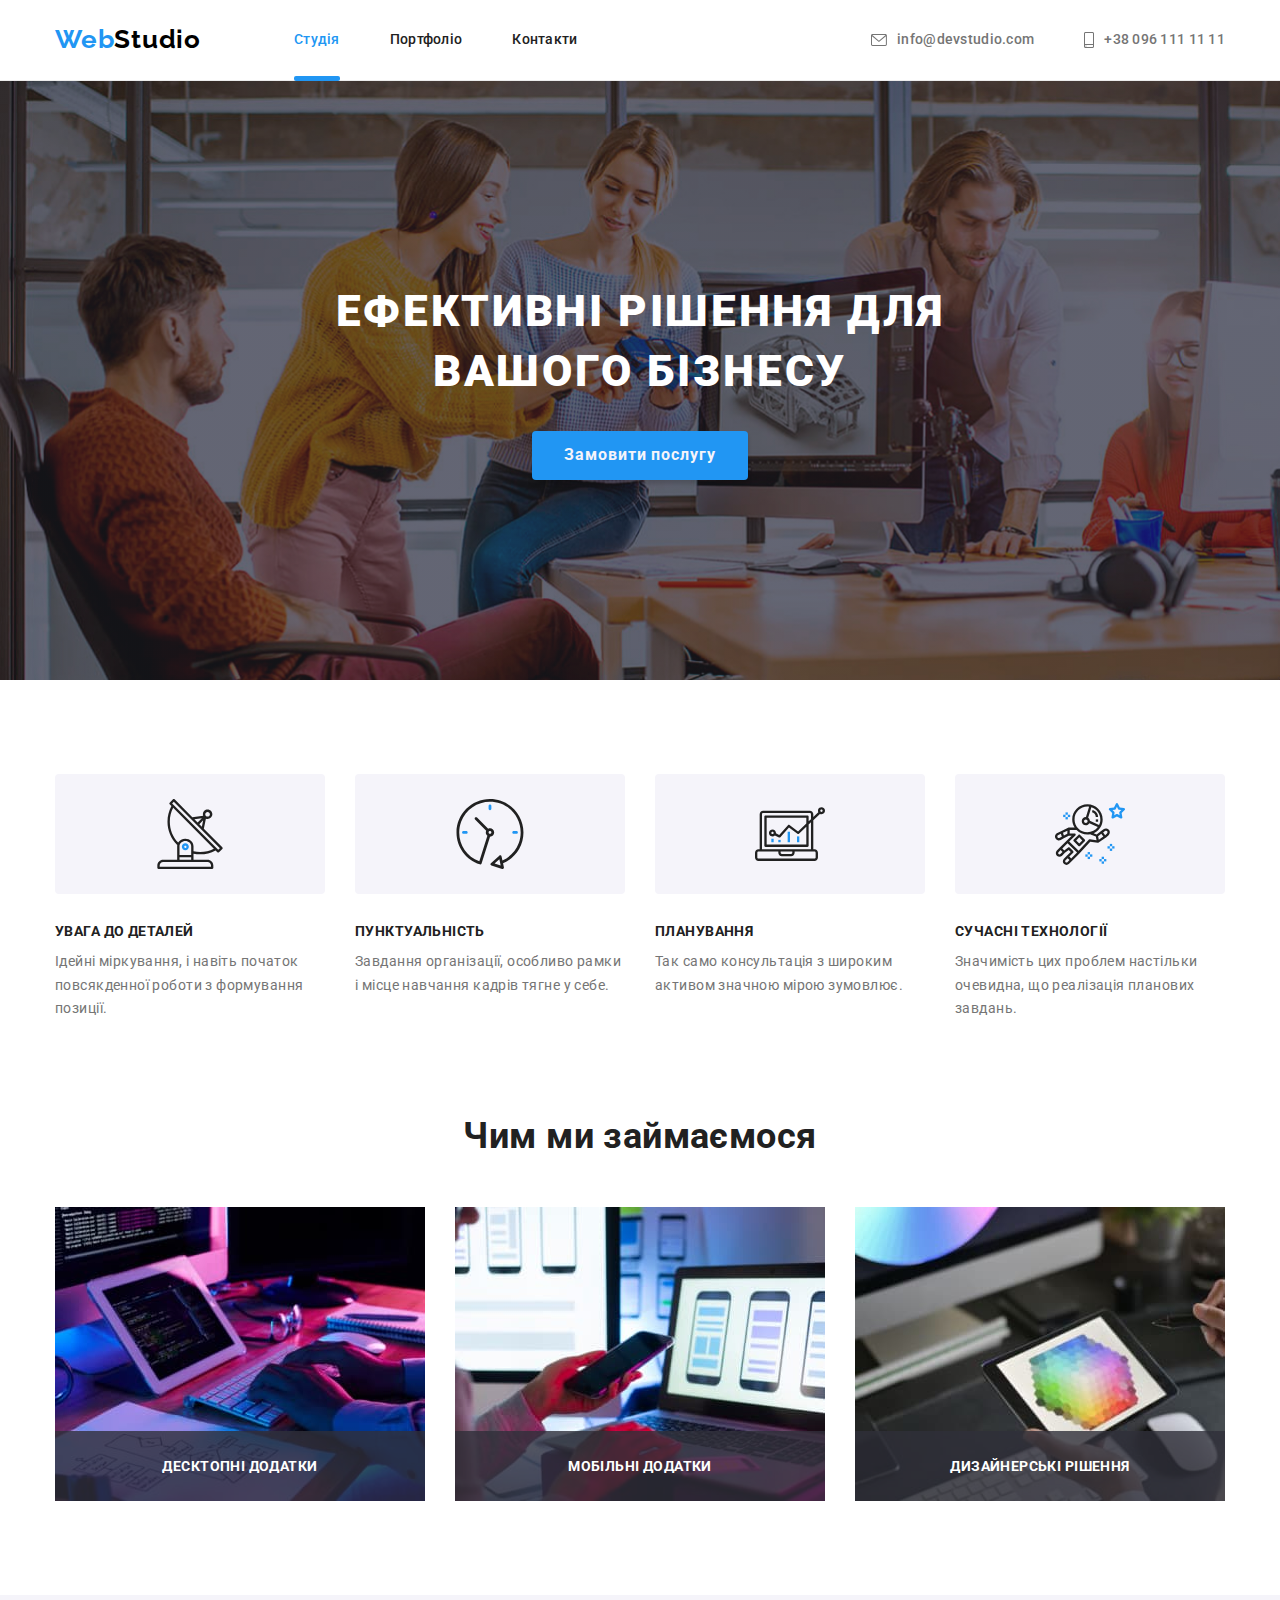
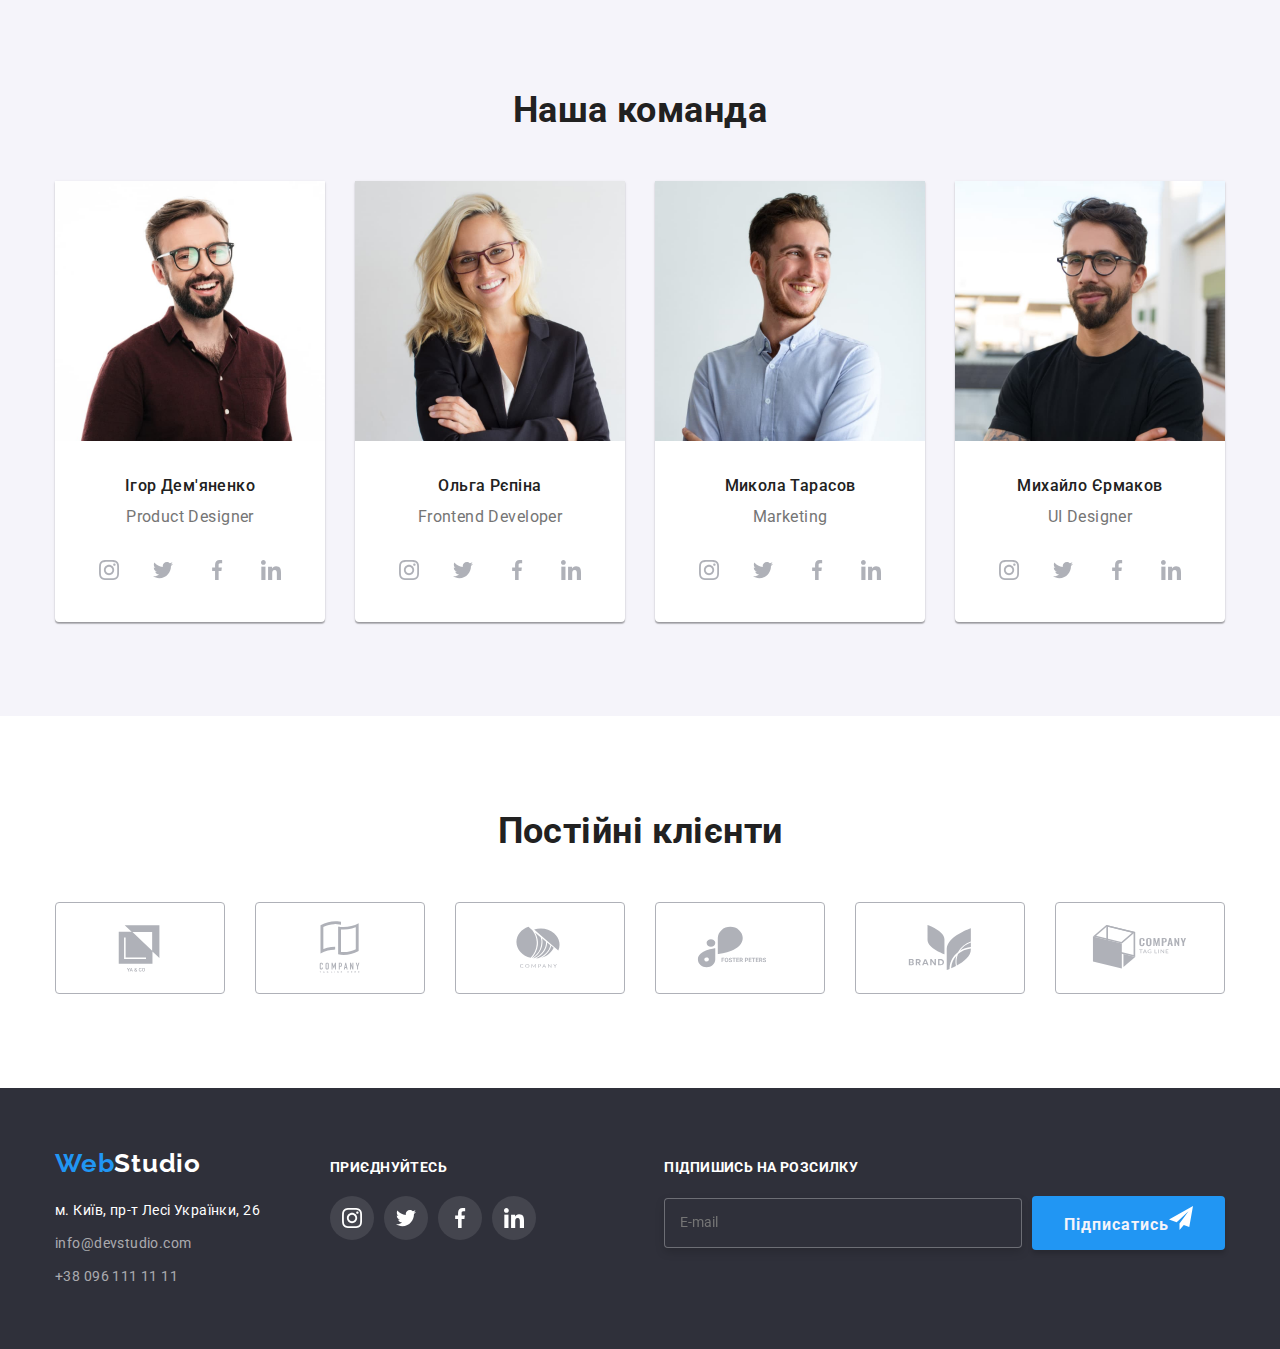
==== index.html @ 71db5bd3 "up" ====
<!DOCTYPE html>
<html lang="uk">
  <head>
    <meta charset="UTF-8" />
    <meta http-equiv="X-UA-Compatible" content="IE=edge" />
    <meta name="viewport" content="width=device-width, initial-scale=1.0" />
    <title>WebStudio</title>
    <link rel="preconnect" href="https://fonts.googleapis.com" />
    <link rel="preconnect" href="https://fonts.gstatic.com" crossorigin />
    <link href="https://fonts.googleapis.com/css2?family=Raleway:wght@700&family=Roboto:wght@400;500;700;900&display=swap"
      rel="stylesheet"/>
    <link rel="stylesheet" href="https://cdnjs.cloudflare.com/ajax/libs/modern-normalize/1.1.0/modern-normalize.min.css"/>
    <link rel="stylesheet" href="./css/styles.css"/>
  </head>
  <body>
  <header class="main-header">
     <div class="conteiner page-header-container">
        <nav class="site-nav">
          <a href="./index.html" class="logo head"
            ><span class="logo blu">Web</span
            ><span class="logo black">Studio</span></a
          >
          <ul class="site-nav list">
            <li class="list">
              <a href="./index.html" class="menu-link link current">Студія</a>
            </li>
            <li class="list">
              <a href="./portfolio.html" class="menu-link link">Портфоліо</a>
            </li>
            <li class="list"><a href="" class="menu-link link">Контакти</a></li>
          </ul>
        </nav>
        <ul class="contacts-nav list">
          <li class="mail list">
            <a class="link" href="mailto:info@devstudio.com">
              <svg class="contact-icon-item" width="16" height="12">
                <use href="./images/icons.svg#icon-envelope"></use></svg>info@devstudio.com</a>
          </li>
          <li class="tel list">
            <a class="link" href="tel:+380961111111">
              <svg class="contact-icon-item" width="10" height="16">
                <use href="./images/icons.svg#icon-smartphone"></use></svg>+38 096 111 11 11</a>
          </li>
        </ul>
      </div>
    </header>
    <main>
      <section class="hero">
        <h1 class="text">Ефективні рішення для вашого бізнесу</h1>
        <button class="model-open-but" type="button" data-modal-open>
          Замовити послугу </button>
      </section>
      <section class="section" id="stud">
          <div class="conteiner">
               <ul class="list employees">
          <li class="employees-card">
            <div class="antena-icon">
              <svg  width="70" height="70">
                    <use aria-label="антена" href="./images/icons.svg#icon-antenna-1"></use>
                  </svg>
            </div>
            <h3 class="work-list">УВАГА ДО ДЕТАЛЕЙ</h3>
            <p class="paragraf">
              Ідейні міркування, і навіть початок повсякденної роботи з
              формування позиції.
            </p>
          </li>
          <li class="employees-card">
            <div class="antena-icon">
              <svg  width="70" height="70">
                    <use aria-label="годинник" href="./images/icons.svg#icon-clock"></use>
                  </svg>
            </div>
            <h3 class="work-list">ПУНКТУАЛЬНІСТЬ</h3>
            <p class="paragraf">
              Завдання організації, особливо рамки і місце навчання кадрів тягне
              у себе.
            </p>
          </li>
          <li class="employees-card">
            <div class="antena-icon">
              <svg  width="70" height="70">
                    <use aria-label="діаграмма" href="./images/icons.svg#icon-diagram"></use>
                  </svg>
            </div>
            <h3 class="work-list">ПЛАНУВАННЯ</h3>
            <p class="paragraf">
              Так само консультація з широким активом значною мірою зумовлює.
            </p>
          </li>
          <li class="employees-card">
            <div class="antena-icon">
              <svg  width="70" height="70">
                    <use aria-label="астронафт" href="./images/icons.svg#icon-astronaut"></use>
                  </svg>
            </div>
            <h3 class="work-list">СУЧАСНІ ТЕХНОЛОГІЇ</h3>
            <p class="paragraf">
              Значимість цих проблем настільки очевидна, що реалізація планових
              завдань.
            </p>
          </li>
        </ul>
      </div> 
        </section>
       <section class="work-conteiner section">
        <div class="conteiner">
        <h2 class="work">Чим ми займаємося</h2>
        <ul class="list work-box">
             <li  class="work-img"><img src="images/box1.jpg" alt="photo1" width="370" height="294"/>
            <p class="thumb">Десктопні додатки</p>
        </li>
              <li class="work-img"><img src="images/box2.jpg" alt="photo2" width="370" height="294"/>
            <p class="thumb">мобільні додатки</p>
        </li>
          <li class="work-img"><img src="images/box3.jpg" alt="photo3" width="370" height="294"/>
            <p class="thumb">Дизайнерські рішення</p>
        </li>
         </ul>
         </div>
         </section>
       <section class="team-section section">
        <h2 class="work">Наша команда</h2>
        <div class="conteiner">
        <ul class="list work-team">
          <li class="people-box">
            <div>
            <img src="images/img1.jpg" alt="Ігор Дем'яненко" width="270" height="260" />
             <h3 class="people">Ігор Дем'яненко</h3>
             <p class="profession">Product Designer</p>
             <ul class="social-list list">
              <li>
                <a href="" class="social-list-link">
                  <svg class="social-list-icon">
                    <use aria-label="інстаграм" href="./images/icons.svg#icon-instagram"></use>
                  </svg>
                </a>
              </li>
              <li>
                <a href="" class="social-list-link">
                  <svg aria-label="твітер" class="social-list-icon">
                    <use href="./images/icons.svg#icon-twitter"></use>
                  </svg>
                </a>
              </li>
              <li>
                <a href="" class="social-list-link">
                  <svg aria-label="фейсбук" class="social-list-icon">
                    <use href="./images/icons.svg#icon-facebook"></use>
                  </svg>
                </a>
              </li>
              <li>
                <a href="" class="social-list-link">
                  <svg aria-label="лінклід" class="social-list-icon">
                    <use href="./images/icons.svg#icon-linkedin"></use>
                  </svg>
                </a>
              </li>
             </ul>
             </div>
             </li>
          <li class="people-box">
            <img src="images/img2.jpg" alt="Ольга Рєпіна" width="270" height="260"/>
            <div>
              <h3 class="people">Ольга Рєпіна</h3>                  
               <p class="profession">Frontend Developer</p>
               <ul class="social-list list">
              <li>
                <a href="" class="social-list-link">
                  <svg class="social-list-icon">
                    <use aria-label="інстаграм" href="./images/icons.svg#icon-instagram"></use>
                  </svg>
                </a>
              </li>
              <li>
                <a href="" class="social-list-link">
                  <svg aria-label="твітер" class="social-list-icon">
                    <use href="./images/icons.svg#icon-twitter"></use>
                  </svg>
                </a>
              </li>
              <li>
                <a href="" class="social-list-link">
                  <svg aria-label="фейсбук" class="social-list-icon">
                    <use href="./images/icons.svg#icon-facebook"></use>
                  </svg>
                </a>
              </li>
              <li>
                <a href="" class="social-list-link">
                  <svg aria-label="лінклід" class="social-list-icon">
                    <use href="./images/icons.svg#icon-linkedin"></use>
                  </svg>
                </a>
              </li>
             </ul>  
              </div>
              </li>
          <li class="people-box">
            <img src="images/img3.jpg" alt="Микола Тарасов" width="270" height="260"/>
            <div>
               <h3 class="people">Микола Тарасов</h3>
               <p class="profession">Marketing</p>
               <ul class="social-list list">
                <li>
                <a href="" class="social-list-link">
                  <svg class="social-list-icon">
                    <use aria-label="інстаграм" href="./images/icons.svg#icon-instagram"></use>
                  </svg>
                </a>
              </li>
              <li>
                <a href="" class="social-list-link">
                  <svg aria-label="твітер" class="social-list-icon">
                    <use href="./images/icons.svg#icon-twitter"></use>
                  </svg>
                </a>
              </li>
              <li>
                <a href="" class="social-list-link">
                  <svg aria-label="фейсбук" class="social-list-icon">
                    <use href="./images/icons.svg#icon-facebook"></use>
                  </svg>
                </a>
              </li>
              <li>
                <a href="" class="social-list-link">
                  <svg aria-label="лінклід" class="social-list-icon">
                    <use href="./images/icons.svg#icon-linkedin"></use>
                  </svg>
                </a>
              </li>
             </ul>
            </div>
            </li>
          <li class="people-box">
            <img src="images/img4.jpg" alt="Михайло Єрмаков" width="270" height="260"/>
            <div>
              <h3 class="people">Михайло Єрмаков</h3>
              <p class="profession">UI Designer</p>
               <ul class="social-list list">
              <li>
                <a href="" class="social-list-link">
                  <svg class="social-list-icon">
                    <use aria-label="інстаграм" href="./images/icons.svg#icon-instagram"></use>
                  </svg>
                </a>
              </li>
              <li>
                <a href="" class="social-list-link">
                  <svg aria-label="твітер" class="social-list-icon">
                    <use href="./images/icons.svg#icon-twitter"></use>
                  </svg>
                </a>
              </li>
              <li>
                <a href="" class="social-list-link">
                  <svg aria-label="фейсбук" class="social-list-icon">
                    <use href="./images/icons.svg#icon-facebook"></use>
                  </svg>
                </a>
              </li>
              <li>
                <a href="" class="social-list-link">
                  <svg aria-label="лінклід" class="social-list-icon">
                    <use href="./images/icons.svg#icon-linkedin"></use>
                  </svg>
                </a>
              </li>
             </ul>
            </div>
            </li>
        </ul>
      </div>
      </section>
  <section class="section">
 <div class="conteiner">
   <h2 class="work">Постійні клієнти</h2>
     <ul class="company-item list">
       <li  class="company-list">
        <a class="company-icon link" href="#">
          <svg  width="106" height="60">
            <use href="./images/icons.svg#icon-yako"></use>
              </svg>
               </a>
            </li>
  <li class="company-list">
   <a class="company-icon link" href="#">
     <svg  width="106" height="60">
       <use  href="./images/icons.svg#company-here"></use>
        </svg>
          </a>
            </li>
  <li class="company-list">
    <a class="company-icon link" href="#">
      <svg  width="106" height="60">
       <use  href="./images/icons.svg#company-object"></use>
        </svg>
         </a>
          </li>
  <li class="company-list">
    <a class="company-icon link" href="#">
       <svg  width="106" height="60">
         <use  href="./images/icons.svg#company-foster"></use>
          </svg>
           </a>
            </li>
  <li class="company-list">
    <a class="company-icon link" href="#">
        <svg  width="106" height="60">
          <use  href="./images/icons.svg#company-brand"></use>
           </svg>
            </a>
             </li>
  <li class="company-list">
    <a class="company-icon link" href="#">
        <svg  width="106" height="60">
           <use href="./images/icons.svg#company-tag"></use>
             </svg>
              </a>
            </li>
          </ul>
        </div>
      </section>
    </main>
    <footer class="footer" id="adres">
      <div class="conteiner box-web">
       <div class="footer-box">
          <a class="logo link" href="./index.html">
            <span class="blu">Web</span><span class="white">Studio</span></a>
        <address class="menu-adress">
        <ul class="list menu-adress">
          <li class="adres-li">
            <a class="maps link cursor footer-text"
              href="https://goo.gl/maps/XMLc6LqxGpTmerbL7"
              >м. Київ, пр-т Лесі Українки, 26</a>
          </li>
          <li class="adres-li">
            <a class="address link cursor" href="mailto:info@devstudio.com"
              >info@devstudio.com</a>
          </li>
          <li>
            <a class="address link cursor" href="tel:+380961111111"
               >+38 096 111 11 11</a>
          </li>
        </ul>
      </address>
      </div>
      <div class="">
        <p class="text-adres">приєднуйтесь</p>
             <ul class="social-list-adres list">
              <li class="social-list-item">
                <a href="" class="icon-adres-link">
                  <svg aria-label="інстаграм" class="social-adres-icon">
                    <use aria-label="інстаграм" href="./images/icons.svg#icon-instagram"></use>
                  </svg>
                </a>
              </li>
              <li class="social-list-item">
                <a href="" class="icon-adres-link">
                  <svg aria-label="твітер" class="social-adres-icon">
                    <use href="./images/icons.svg#icon-twitter"></use>
                  </svg>
                </a>
              </li>
              <li class="social-list-item">
                <a href="" class="icon-adres-link">
                  <svg aria-label="фейсбук" class="social-adres-icon">
                    <use href="./images/icons.svg#icon-facebook"></use>
                  </svg>
                </a>
              </li> 
              <li class="social-list-item">
                <a href="" class="icon-adres-link">
                  <svg aria-label="лінклід" class="social-adres-icon">
                    <use href="./images/icons.svg#icon-linkedin"></use>
                 </svg>
              </a>
             </li>
           </ul>
        </div>
        <div class="podpiska">
        <p class="text-adres">підпишись на розсилку</p>
       <ul class="social-list-adres list">
         <li class="">
           <label for="mail"></label>
           <input  type="mail" name="mail" id="mail" class="mail-list" placeholder="E-mail"/>      
               </li>
             <li class="">
              <button class="model-open-but" type="button" data-modal-open>Підписатись<svg width="24" height="24">
               <use href="./images/icons.svg#icon-send"></use>
               </svg> 
             </button>                
            </li>
          </ul>
        </div>
     </div>
   </footer>
    <div class="backdrop is-hidden" data-modal>
        <div class="modal">
          <button type="button" class="modal-close-btn" data-modal-close> 
            <svg class="modal-close-icon" width="18" height="18">
               <use href="./images/icons.svg#icon-close"></use> 
            </svg>
          </button>
  <form class="form">
      <h3 class="zagolovor">Залиште свої дані, ми вам передзвонимо</h3>
    <div class="umova-dogovoru">
      <div class="form-field">  
        <label for="name" class="form-label">Імя</label>
          <input type="text" name="name" id="name" class="date" placeholder=""/>   
      </div> 
   <div class="form-field">
         <label for="tel">Телефон</label>
        <input type="tel" name="tel" id="tel" class="date"/>    
      </div> 
   <div class="form-field">
         <label for="mail">Пошта</label>
         <input type="mail" name="mail" id="mail" class="date"/> 
        </div> 
   <div class="form-field">
      <label for="comment">Коментар</label>
      <textarea name="comment" id="comment" rows="7" class="date" placeholder="Введіть текст"></textarea>
      </div>
     </div>
      <input type="checkbox" name="procol"  id="procol"/> 
      <label for="procol" class="">Погоджуюся з розсилкою та приймаю <span class="dogovir">Умови договору</span></label>
       <button type="submit" class="send">Відправити</button> 
          </form>
        </div>
      </div>
   <script src="./js/modal.js"></script>
  </body>
</html>
---- css/styles.css ----
:root {
  --logo-font: "Raleway", sans-serif;
  --primary-text-color: #757575;
  --title-text-color: #212121;
  --secondaty-bg-color: #f5f4fa;
  --primery-accent-color: #2196f3;
  --primary-dark-color: #2f303a;
  --primary-bg-color: #ffffff;
  --primary-fon-color: #f5f5f5;
  --timing-function: cubic-bezier(0.4, 0, 0.2, 1);
}

body {
  color: var(--primary-text-color);
  font-size: 14px;
  font-family: "Roboto", sans-serif;
  letter-spacing: 0.03em;
  background-color: var(--primary-bg-color);
}
.section {
  padding-top: 94px;
  padding-bottom: 94px;
}
.conteiner {
  width: 1200px;
  padding-left: 15px;
  padding-right: 15px;
  margin: 0 auto;
}
img {
  display: block;
  max-width: 100%;
  height: auto;
}
button {
  border: none;
}
h1,
h2,
h3,
h4,
p {
  margin-top: 0;
  margin-bottom: 0;
}
ul,
ol {
  margin-top: 0;
  margin-bottom: 0;
  padding-left: 0;
}
.link {
  text-decoration: none;
}
.link {
  color: var(--primary-text-color);
  text-decoration: none;
  cursor: pointer;
}

.list {
  list-style: none;
}
/* ======== HEADER ============*/

.main-header {
  background-color: var(--primary-bg-color);
  border-bottom: 1px solid #ececec;
}
.page-header-container {
  display: flex;
  align-items: center;
  justify-content: space-between;
}

.site-nav {
  display: flex;
  align-items: center;
}

.site-nav.list {
  display: flex;
  column-gap: 50px;
  margin-right: auto;
}

.site-nav .link {
  display: block;
  padding-top: 32px;
  padding-bottom: 32px;
  font-family: var(--primary-font);
  font-weight: 500;
  font-size: 14px;
  line-height: 1.14;
  letter-spacing: 0.02em;
  color: var(--title-text-color);
  transition: color 250ms var(--timing-function);
}
.site-nav .link:focus,
.site-nav .link:hover,
.site-nav .link:active {
  color: var(--primery-accent-color);
}
.site-nav .link.current {
  color: var(--primery-accent-color);
}

.contacts-nav.list {
  display: flex;
  color: var(--primary-text-color);
  font-weight: 500;
  font-size: 14px;
  line-height: 1.14;
  letter-spacing: 0.02em;
}

.contacts-nav .link:focus,
.contacts-nav .link:hover {
  color: var(--primery-accent-color);
}
.contacts-nav .link {
  display: flex;
  align-items: center;
  justify-content: center;
  padding-top: 32px;
  padding-bottom: 32px;
  color: var(--primary-text-color);
  transition: color 250ms var(--timing-function);
}
.border {
  border-bottom: 1px solid #ececec;
}
.mail .list {
  margin-right: 50px;
}
.mail.list-footer {
  list-style: none;
  margin-bottom: 9px;
}
.mail.list {
  margin-right: 50px;
}

.menu-link {
  position: relative;
  display: block;
  color: currentColor;
}
.menu-link::after {
  content: "";
  position: absolute;
  left: 0;
  bottom: 0;
  border-radius: 2px;
  display: block;
  width: 100%;
  height: 5px;
  opacity: 0;
  background-color: var(--primery-accent-color);
}
.current:after {
  opacity: 1;
  bottom: -1px;
}
.logo {
  text-decoration: none;
  font-family: var(--logo-font);
  font-weight: 700;
  font-size: 26px;
  line-height: 1.19;
  letter-spacing: 0.03em;
}
.logo.head {
  margin-right: 93px;
  padding-top: 24px;
  padding-bottom: 25px;
}
.logo .blue {
  color: var(--primery-accent-color);
}
.logo .black {
  color: #000000;
}
.logo .white {
  color: var(--primary-bg-color);
}

.box-header {
  color: #2196f3;
}

.blu {
  color: var(--primery-accent-color);
}
.white {
  color: var(--primary-bg-color);
}
.visually-hidden {
  position: absolute;
  white-space: nowrap;
  width: 1px;
  height: 1px;
  overflow: hidden;
  border: 0;
  padding: 0;
  clip: rect(0 0 0 0);
  clip-path: inset(50%);
  margin: -1px;
}
/*==============MODAL========*/
.backdrop {
  position: fixed;
  top: 0;
  left: 0;
  width: 100%;
  height: 100%;
  z-index: 10;
  background: rgba(0, 0, 0, 0.2);
  transition: opacity 500ms ease, visibility 250ms ease;
}
.backdrop.is-hidden {
  visibility: hidden;
  opacity: 0;
  pointer-events: none;
}
.modal {
  position: absolute;
  top: 50%;
  left: 50%;
  text-align: center;
  height: 581px;
  width: 528px;
  background-color: var(--primary-bg-color);
  border-radius: 4px;
  transform: translate(-50%, -50%);
  transition-duration: 2500ms var(--timing-function);
  box-shadow: 0px 1px 3px rgba(0, 0, 0, 0.12), 0px 1px 1px rgba(0, 0, 0, 0.14),
    0px 2px 1px rgba(0, 0, 0, 0.2);
}
.modal-close-btn {
  position: absolute;
  top: 8px;
  right: 8px;
  display: flex;
  align-items: center;
  justify-content: center;
  width: 30px;
  height: 30px;
  border-radius: 50%;
  background-color: transparent;
  border: 1px solid #303030;
  padding: 0;
  cursor: pointer;
  transition-duration: 250ms var(--timing-function);
}
.model-open-but {
  display: inline-block;
  text-align: center;
  padding: 10px 32px;
  font-family: inherit;
  font-weight: 700;
  font-size: 16px;
  line-height: 1.8;
  letter-spacing: 0.06em;
  border-radius: 4px;
  border: 0px solid transparent;
  box-shadow: 0px 4px 4px rgb(0 0 0 / 15%);
  cursor: pointer;
  background-color: var(--primery-accent-color);
  color: var(--secondaty-bg-color);
  transition-duration: 250ms var(--timing-function);
}

.model-open-button {
  display: inline-block;
  text-align: center;
  padding: 10px 32px;
  font-family: inherit;
  font-weight: 500;
  font-size: 16px;
  line-height: 1.8;
  letter-spacing: 0.03em;
  border-radius: 4px;
  border: 0px solid transparent;
  cursor: pointer;
  color: var(--title-text-color);
  background-color: var(--secondaty-bg-color);
  transition: color 250ms var(--timing-function),
    background-color 250ms var(--timing-function),
    box-shadow 250ms var(--timing-function);
}
.model-open-button:hover,
.model-open-button:focus {
  color: var(--primary-bg-color);
  background: var(--primery-accent-color);
  box-shadow: 0px 4px 4px rgb(0 0 0 / 15%);
}
.form {
  width: 450px;
  margin-left: auto;
  margin-right: auto;
  margin-top: 40px;
}
.form-field {
  display: flex;
  flex-direction: column;
  margin-bottom: 20px;
}
.form-field input {
  margin: 0;
  padding: 10px 15px;
  border-radius: 3px;
  border: 1px solid #2a2a2a;
}
.form-field label {
  margin-bottom: 5px;
}
.umova-dogovoru .date {
  border-width: 1px;
  border-radius: 4px;
  padding: 11px;
  font-size: 40px;
  border: 1px solid rgba(33, 33, 33, 0.2);
  font-weight: 400;
  font-size: 12px;
  line-height: 14px;
  letter-spacing: 0.01em;
  color: rgba(117, 117, 117, 0.5);
}

.dogovir {
  text-decoration: underline;
  color: #2196f3;
}
textarea {
  resize: none;
}
.zagolovor {
  margin-bottom: 12px;
  font-weight: 700;
  font-size: 20px;
  line-height: 1.15;
  text-align: center;
  color: var(--title-text-color);
}
.send {
  text-align: center;
  padding: 10px 32px;
  margin-top: 30px;
  font-family: inherit;
  font-weight: 700;
  font-size: 16px;
  line-height: 1.8;
  letter-spacing: 0.06em;
  border-radius: 4px;
  border: 0px solid transparent;
  box-shadow: 0px 4px 4px rgb(0 0 0 / 15%);
  cursor: pointer;
  background-color: var(--primery-accent-color);
  color: var(--secondaty-bg-color);
}
.mail-list {
  Width: 358px;
  padding: 15px;
  font-weight: 400;
  line-height: 1.25;
  border-radius: 4px;
  background: #2F303A;
  color: rgba(255, 255, 255, 0.6);
  border: 1px solid rgba(255, 255, 255, 0.3);
  filter: drop-shadow(0px 4px 4px rgba(0, 0, 0, 0.15));
  
}
.umova-dogovoru {
  text-align: left;
}

.text {
  font-weight: 900;
  font-size: 44px;
  line-height: 60px;
  letter-spacing: 0.06em;
  text-transform: uppercase;
  color: var(--primary-bg-color);
  width: 696px;
  margin: 0 auto;
  margin-bottom: 30px;
}
.hero {
  background-color: var(--primary-dark-color);
  background-image: linear-gradient(
      rgba(47, 48, 58, 0.4),
      rgba(47, 48, 58, 0.4)
    ),
    url("../images/fon.jpg");
  background-size: cover;
  max-width: 1600px;
  text-align: center;
  margin-left: auto;
  margin-right: auto;
  text-align: center;
  padding: 200px 0;
}

.employees {
  display: flex;
}

.employees-card:nth-child(4n) {
  margin-right: 0;
}
.employees-card:nth-child(- n + 4) {
  margin-right: 0;
}
.employees-card {
  margin-right: 30px;
}
/*=================WORK=================*/
.work-conteiner {
  padding-top: 0;
  color: var(--primary-fon-color);
}
.work {
  font-weight: 700;
  font-size: 36px;
  line-height: 1.17;
  text-align: center;
  margin-bottom: 50px;
  color: var(--title-text-color);
}
.work-img {
  position: relative;
  margin-right: 30px;
}
.work-img > .thumb {
  position: absolute;
  display: flex;
  justify-content: center;
  align-items: center;
  bottom: 0;
  width: 370px;
  height: 70px;
  font-weight: 700;
  line-height: 1, 14;
  text-transform: uppercase;
  color: #ffffff;
  background: rgba(47, 48, 58, 0.8);
}
.work-img:nth-child(3n) {
  margin-right: 0;
}
.work-img:nth-child(- n + 3) {
  margin-right: 0;
}
.work-box {
  display: flex;
}
.work-list {
  margin-bottom: 10px;
  font-weight: 700;
  font-size: 14px;
  line-height: 1.14;
  text-transform: uppercase;
  color: var(--title-text-color);
}

.paragraf {
  line-height: 1.7;
  color: var(--primary-text-color);
}

/*===============ICON==============*/

.social-list {
  display: flex;
  align-items: center;
  justify-content: center;
  column-gap: 10px;
  margin-bottom: 30px;
}

.social-list-link {
  display: flex;
  align-items: center;
  justify-content: center;
  width: 44px;
  height: 44px;
  border-radius: 50%;
  background-color: #ffffff;
  transition: background-color 250ms var(--timing-function),
    fill 250ms var(--timing-function);
}
.social-list-link:hover,
.social-list-link:focus {
  background-color: var(--primery-accent-color);
}

.social-list-link:hover .social-list-icon,
.social-list-link:focus .social-list-icon {
  fill: var(--primary-bg-color);
}

.social-list-icon {
  width: 20px;
  height: 20px;
  fill: #afb1b8;
  align-items: center;
  justify-content: center;
  transition: fill 250ms var(--timing-function);
}
.antena-icon {
  display: flex;
  align-items: center;
  justify-content: center;
  width: 270px;
  height: 120px;
  border-radius: 4px;
  margin-bottom: 30px;
  background-color: var(--secondaty-bg-color);
}
.company-item {
  display: flex;
  align-items: center;
  justify-content: center;
  gap: 30px;
}
.company-list {
  display: flex;
  align-items: center;
  justify-content: center;
  width: 170px;
  height: 92px;
  border: 1px solid #afb1b8;
  border-radius: 4px;
  transition: border-color 250ms var(--timing-function);
}
.company-list:hover,
.company-list:focus {
  border-color: var(--primery-accent-color);
}
.company-icon {
  display: flex;
  align-items: center;
  justify-content: center;
  width: 100%;
  height: 100%;
  color: #afb1b8;
  fill: currentColor;
  transition: fill 250ms var(--timing-function);
}
.company-icon.link:hover,
.company-icon.link:focus {
  fill: var(--primery-accent-color);
}

.contact-icon-item {
  align-items: center;
  justify-content: center;
  margin-right: 10px;
  fill: currentColor;
}

/*===============TEAM===============*/
.team-section {
  background-color: var(--secondaty-bg-color);
}
.work-team {
  display: flex;
}
.people-box {
  background-color: var(--primary-bg-color);
  box-shadow: 0px 1px 3px rgba(0, 0, 0, 0.12), 0px 1px 1px rgba(0, 0, 0, 0.14),
    0px 2px 1px rgba(0, 0, 0, 0.2);
  border-radius: 0px 0px 4px 4px;
  margin-right: 30px;
}
.people-box:nth-child(4n) {
  margin-right: 0;
}
.people-box:nth-child(- n + 4) {
  margin-right: 0;
}
.people {
  margin-top: 30px;
  font-weight: 500;
  font-size: 16px;
  line-height: 1.9;
  text-align: center;
  color: var(--title-text-color);
}
.profession {
  font-size: 16px;
  line-height: 1.9;
  text-align: center;
  margin-bottom: 16px;
  color: var(--primary-text-color);
}
/*=========FOOTER===============*/
.footer {
  padding-top: 60px;
  padding-bottom: 60px;
  background: var(--primary-dark-color);
}
.cursor {
  cursor: default;
  font-style: normal;
}
.maps {
  font-weight: 400;
  line-height: 1.7;
  color: var(--primary-bg-color);
}
.address {
  line-height: 1.7;
  color: rgba(255, 255, 255, 0.6);
}
.social-list-adres {
  display: flex;
  align-items: center;
  justify-content: center;
  column-gap: 10px;
}
.list-blok {
  padding-left: 24px;
  padding-right: 24px;
  padding-bottom: 20px;
  padding-top: 20px;
  padding: 20px 24px;
  border: 1px solid #eeeeee;
  border-top: 0;
}
.list-pro {
  font-weight: 700;
  font-size: 18px;
  line-height: 2;
  letter-spacing: 0.06em;
  color: var(--title-text-color);
  margin-bottom: 4px;
}
.list-filtr {
  font-size: 16px;
  line-height: 1.9;
  color: var(--primary-text-color);
  margin: 0;
}
/*===========PORTFOLIO==============*/
.flex-menu {
  display: flex;
  justify-content: center;
  list-style: none;
  column-gap: 8px;
}
.flex-conteiner {
  display: flex;
  flex-wrap: wrap;
  margin-top: 50px;
}
.flex-element {
  margin-right: 30px;
  margin-bottom: 30px;
  width: 370px;
  transition: box-shadow 250ms var(--timing-function);
}
.flex-element:hover {
  box-shadow: 0px 1px 1px rgba(0, 0, 0, 0.12), 0px 4px 4px rgba(0, 0, 0, 0.06),
    1px 4px 6px rgba(0, 0, 0, 0.16);
}

.teal-list-img {
  position: relative;
  overflow: hidden;
}

.overlay {
  position: absolute;
  top: 0;
  left: 0;
  width: 100%;
  height: 100%;
  font-weight: 400;
  font-size: 18px;
  line-height: 28px;
  background-color: rgba(33, 150, 243, 0.9);
  color: var(--secondaty-bg-color);
  padding: 63px 24px;
  overflow: auto;
  transform: translateY(100%);
  transition: transform 250ms var(--timing-function);
}

.work-content:hover .overlay,
.work-content:focus .overlay {
  transform: translateY(0%);
}

.flex-element:nth-child(3n) {
  margin-right: 0;
}
.flex-element:nth-child(- n + 3) {
  margin-right: 0;
}

.adres-li {
  margin-bottom: 9px;
}
.menu-adress {
  display: block;
  margin-top: 20px;
}
.work-content.link {
  display: block;
  width: 294px;
  width: 370px;
  transition: box-shadow 250ms var(--timing-function);
}
.work-content.link:hover,
.work-content.link:focus {
  box-shadow: 0px 1px 1px rgba(0, 0, 0, 0.12), 0px 4px 4px rgba(0, 0, 0, 0.06),
    1px 4px 6px rgba(0, 0, 0, 0.16);
}
.text-adres {
  color: var(--primary-bg-color);
  line-height: 1.14;
  font-weight: 700;
  font-size: 14px;
  text-transform: uppercase;
  margin-bottom: 20px;
}
.social-list {
  display: flex;
  justify-content: center;
  column-gap: 10px;
}
.icon-adres-link {
  display: flex;
  align-items: center;
  justify-content: center;
  width: 44px;
  height: 44px;
  border-radius: 50%;
  background-color: rgba(255, 255, 255, 0.1);
  transition: background-color 250ms var(--timing-function);
}
.icon-adres-link:hover,
.icon-adres-link:focus {
  background-color: var(--primery-accent-color);
}
.podpiska {
  margin-left: auto;
}
.social-adres-icon {
  width: 20px;
  height: 20px;
  fill: #ffffff;
}
.box-web {
  display: flex;
  align-items: baseline;
}
.footer-box {
  display: inline-block;
  margin-right: 70px;
}
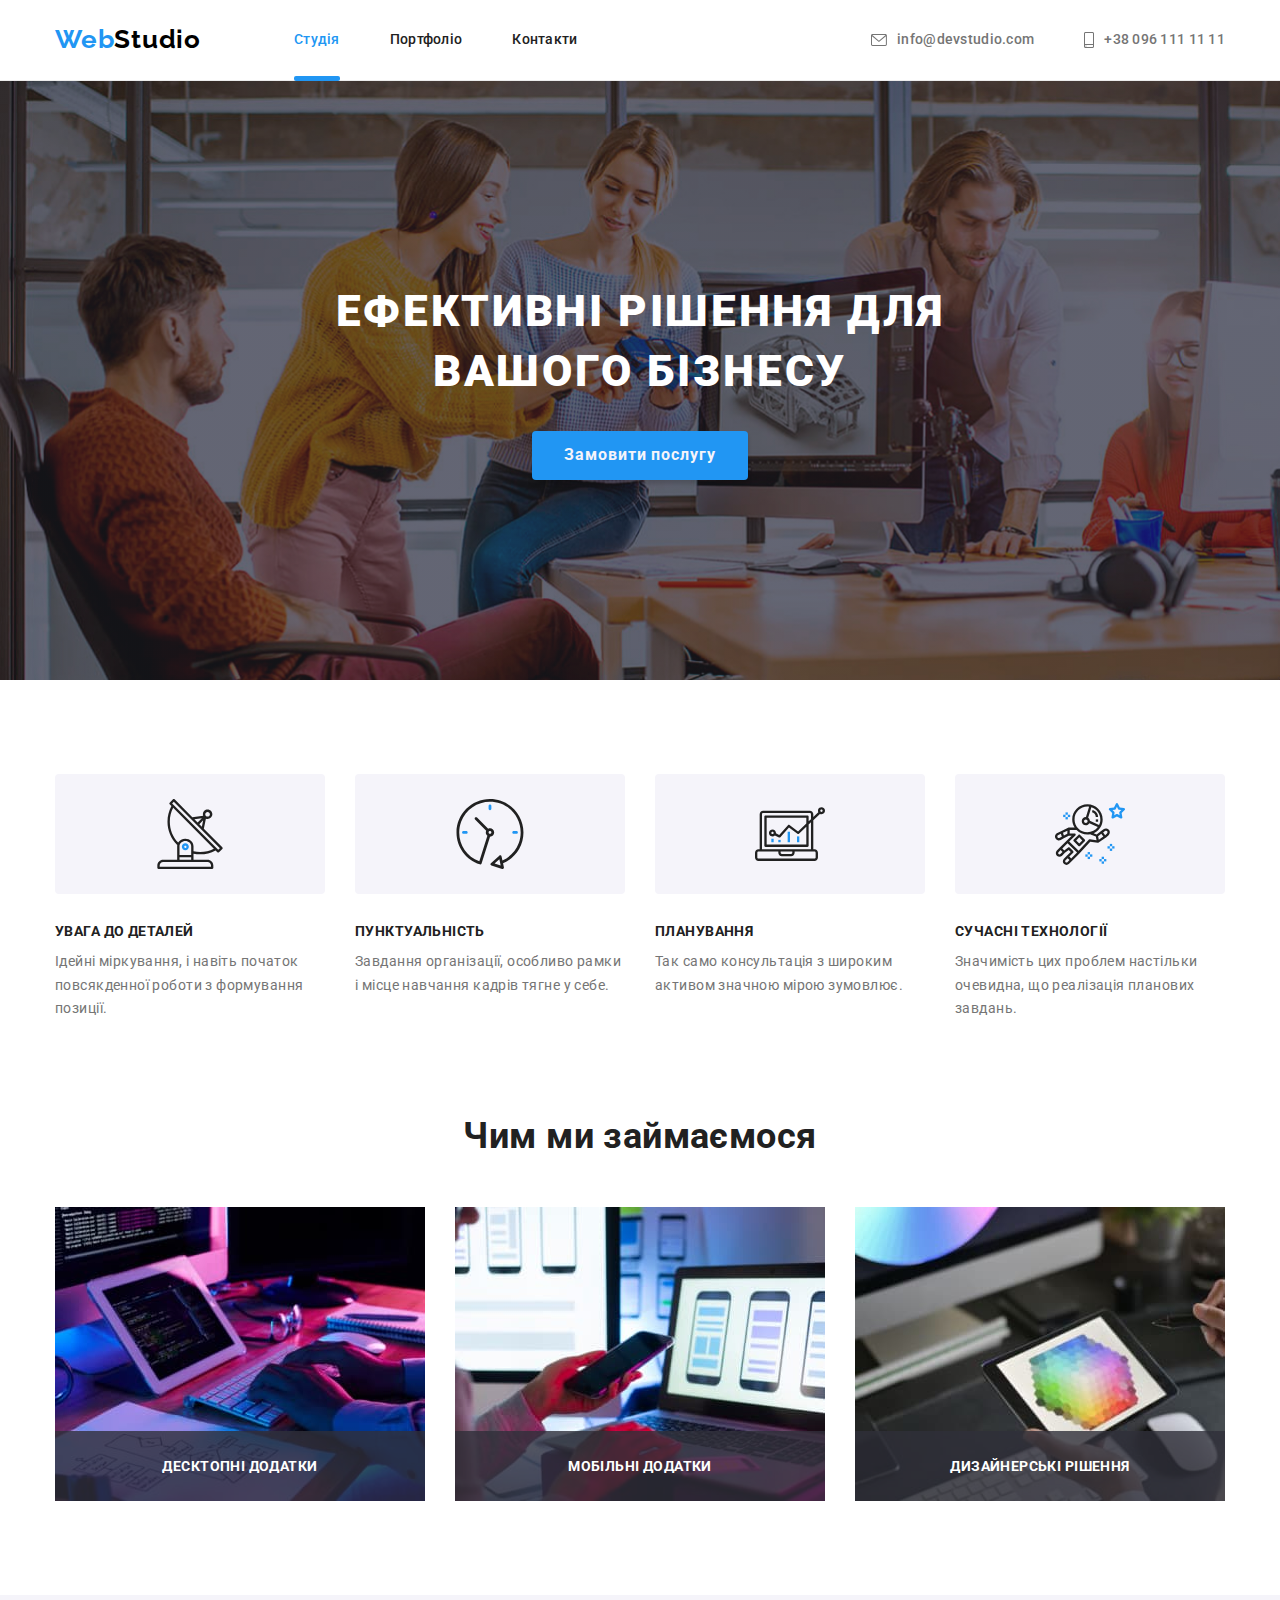
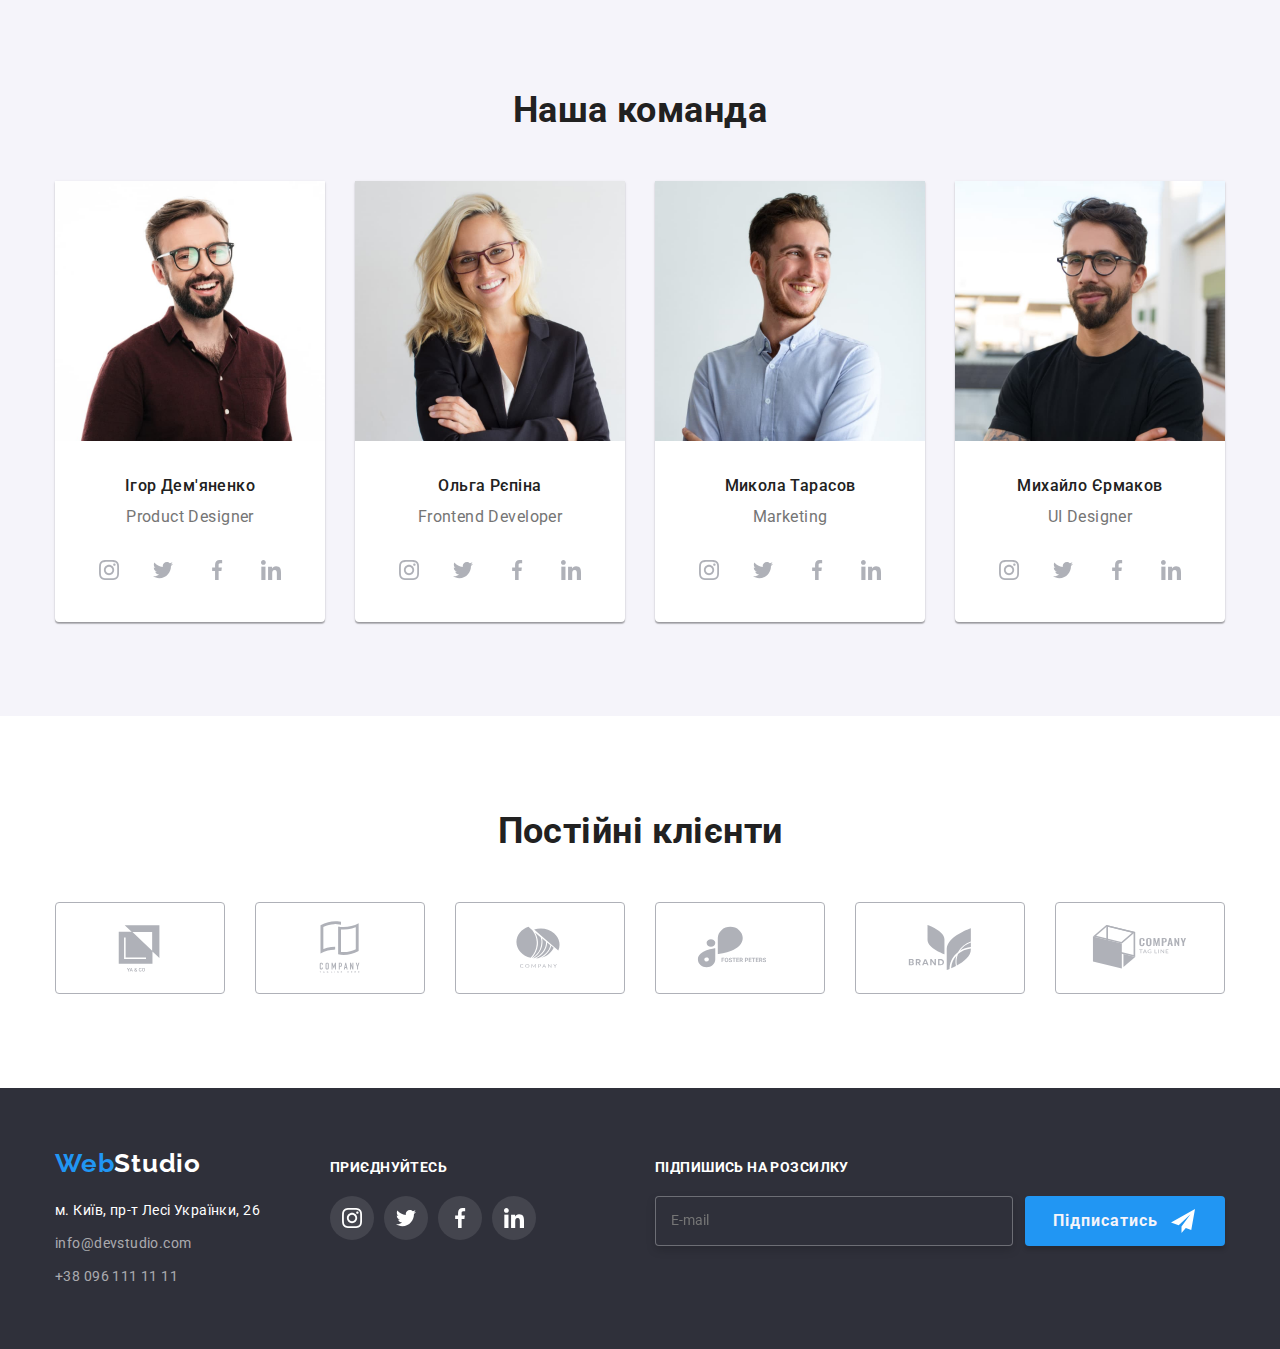
==== commit 74d6d24a: "up" ====
--- a/index.html
+++ b/index.html
@@ -350,28 +350,28 @@
       <div class="">
         <p class="text-adres">приєднуйтесь</p>
              <ul class="social-list-adres list">
-              <li class="social-list-item">
+              <li >
                 <a href="" class="icon-adres-link">
                   <svg aria-label="інстаграм" class="social-adres-icon">
                     <use aria-label="інстаграм" href="./images/icons.svg#icon-instagram"></use>
                   </svg>
                 </a>
               </li>
-              <li class="social-list-item">
+              <li>
                 <a href="" class="icon-adres-link">
                   <svg aria-label="твітер" class="social-adres-icon">
                     <use href="./images/icons.svg#icon-twitter"></use>
                   </svg>
                 </a>
               </li>
-              <li class="social-list-item">
+              <li>
                 <a href="" class="icon-adres-link">
                   <svg aria-label="фейсбук" class="social-adres-icon">
                     <use href="./images/icons.svg#icon-facebook"></use>
                   </svg>
                 </a>
               </li> 
-              <li class="social-list-item">
+              <li>
                 <a href="" class="icon-adres-link">
                   <svg aria-label="лінклід" class="social-adres-icon">
                     <use href="./images/icons.svg#icon-linkedin"></use>
@@ -380,23 +380,22 @@
              </li>
            </ul>
         </div>
-        <div class="podpiska">
+      <div class="podpiska">
         <p class="text-adres">підпишись на розсилку</p>
-       <ul class="social-list-adres list">
-         <li class="">
-           <label for="mail"></label>
-           <input  type="mail" name="mail" id="mail" class="mail-list" placeholder="E-mail"/>      
-               </li>
-             <li class="">
-              <button class="model-open-but" type="button" data-modal-open>Підписатись<svg width="24" height="24">
+          <ul class="podpiska-list-item list">
+            <li>
+            <label for="mail"></label>
+            <input  type="mail" name="mail" id="mail" class="mail-list" placeholder="E-mail"/>
+       </li>
+          <li class="flay-svg-item">
+             <button class="flay" type="button" >Підписатись<svg class="flay-svg" width="24" height="24">
                <use href="./images/icons.svg#icon-send"></use>
-               </svg> 
-             </button>                
-            </li>
-          </ul>
+            </svg> 
+         </button>   
+        </li>
+       </ul>
         </div>
-     </div>
-   </footer>
+      </footer>
     <div class="backdrop is-hidden" data-modal>
         <div class="modal">
           <button type="button" class="modal-close-btn" data-modal-close> 
@@ -404,30 +403,56 @@
                <use href="./images/icons.svg#icon-close"></use> 
             </svg>
           </button>
-  <form class="form">
-      <h3 class="zagolovor">Залиште свої дані, ми вам передзвонимо</h3>
-    <div class="umova-dogovoru">
-      <div class="form-field">  
-        <label for="name" class="form-label">Імя</label>
-          <input type="text" name="name" id="name" class="date" placeholder=""/>   
-      </div> 
-   <div class="form-field">
-         <label for="tel">Телефон</label>
-        <input type="tel" name="tel" id="tel" class="date"/>    
-      </div> 
-   <div class="form-field">
-         <label for="mail">Пошта</label>
-         <input type="mail" name="mail" id="mail" class="date"/> 
-        </div> 
-   <div class="form-field">
-      <label for="comment">Коментар</label>
-      <textarea name="comment" id="comment" rows="7" class="date" placeholder="Введіть текст"></textarea>
-      </div>
-     </div>
-      <input type="checkbox" name="procol"  id="procol"/> 
-      <label for="procol" class="">Погоджуюся з розсилкою та приймаю <span class="dogovir">Умови договору</span></label>
+        <p class="zagolovor">Залиште свої дані, ми вам передзвонимо</p>
+     <form class="form">
+       <label class="modal-form-field">
+        <span class="label-span-model">Імя</span>
+          <span class="modal-form-input-wrapper">
+          <input type="text"
+                 class="input-date"  
+                name="name" 
+               />  
+             <svg class="icon" width="18" height="18">
+              <use href="./images/icons.svg#icon-person"></use> 
+           </svg>
+         </span>
+       </label> 
+     <label class="modal-form-field">
+       <span class="label-span-model">Телефон</span> 
+         <span class="modal-form-input-wrapper">
+        <input class="input-date" type="tel" name="tel"/>
+           <svg class="icon" width="18" height="18">
+             <use href="./images/icons.svg#icon-phone"></use> 
+           </svg>
+          </span>
+       </label>
+     <label class="modal-form-field">
+        <span class="label-span-model">Пошта</span> 
+          <span class="modal-form-input-wrapper">
+             <input class="input-date" type="mail" name="mail"/>
+              <svg class="icon" width="18" height="18">
+            <use href="./images/icons.svg#icon-email-black"></use> 
+         </svg>
+        </span>
+       </label> 
+    <label class="modal-form-field">
+      <span class="label-span-model">Коментар</span> 
+      <textarea 
+      name="comment"
+      class="date-com"
+      placeholder="Введіть текст"
+      ></textarea>
+    </label>
+        <label class="checkbox-label">
+         <input class="checkbox" type="checkbox" name="procol"/>
+           <span class="checkbox-icon">
+             <svg  width="16" height="15">
+               <use href="./images/icons.svg#icon-Vector"></use> 
+             </svg>
+            </span> Погоджуюся з розсилкою та приймаю <span class="dogovir">Умови договору</span>
+        </label>
        <button type="submit" class="send">Відправити</button> 
-          </form>
+         </form>
         </div>
       </div>
    <script src="./js/modal.js"></script>
--- a/css/styles.css
+++ b/css/styles.css
@@ -215,6 +215,9 @@
   width: 100%;
   height: 100%;
   z-index: 10;
+  opacity: 1;
+  visibility: visible;
+  pointer-events: auto;
   background: rgba(0, 0, 0, 0.2);
   transition: opacity 500ms ease, visibility 250ms ease;
 }
@@ -227,12 +230,12 @@
   position: absolute;
   top: 50%;
   left: 50%;
-  text-align: center;
+  transform: translate(-50%, -50%);
   height: 581px;
   width: 528px;
+  padding: 40px;
   background-color: var(--primary-bg-color);
   border-radius: 4px;
-  transform: translate(-50%, -50%);
   transition-duration: 2500ms var(--timing-function);
   box-shadow: 0px 1px 3px rgba(0, 0, 0, 0.12), 0px 1px 1px rgba(0, 0, 0, 0.14),
     0px 2px 1px rgba(0, 0, 0, 0.2);
@@ -248,11 +251,17 @@
   height: 30px;
   border-radius: 50%;
   background-color: transparent;
-  border: 1px solid #303030;
+  border: 1px solid rgba(0, 0, 0, 0.1);
   padding: 0;
   cursor: pointer;
-  transition-duration: 250ms var(--timing-function);
-}
+  transition-duration: 250ms var(--timing-function),
+    fill 250ms var(--timing-function);
+}
+.modal-close-btn:focus,
+.modal-close-btn:hover {
+  fill: var(--primery-accent-color);
+}
+
 .model-open-but {
   display: inline-block;
   text-align: center;
@@ -270,6 +279,48 @@
   color: var(--secondaty-bg-color);
   transition-duration: 250ms var(--timing-function);
 }
+.modal-form-field {
+margin-bottom: 20px;  
+}
+
+.icon {
+  position: absolute;
+  top: 50%;
+  left: 12px;
+  display: block;
+  transform: translateY(-50%);
+  transition: border-color var(--timing-function);}
+
+.flay {
+  display: inline-block;
+  text-align: left;
+  width: 200px;
+  height: 50px;
+  padding: 10px 28px;
+  font-family: inherit;
+  font-weight: 700;
+  font-size: 16px;
+  line-height: 1.8;
+  letter-spacing: 0.06em;
+  border-radius: 4px;
+  border: 0px solid transparent;
+  box-shadow: 0px 4px 4px rgb(0 0 0 / 15%);
+  cursor: pointer;
+  background-color: var(--primery-accent-color);
+  color: var(--secondaty-bg-color);
+  transition-duration: 250ms var(--timing-function);
+}
+.flay-svg-item {
+  position: relative;
+}
+.flay-svg {
+  position: absolute;
+  top: 50%;
+  right: 15%;
+  margin: 0;
+  transform: translate(0, -50%);
+}
+
 
 .model-open-button {
   display: inline-block;
@@ -296,30 +347,16 @@
   box-shadow: 0px 4px 4px rgb(0 0 0 / 15%);
 }
 .form {
-  width: 450px;
-  margin-left: auto;
-  margin-right: auto;
-  margin-top: 40px;
-}
-.form-field {
   display: flex;
   flex-direction: column;
-  margin-bottom: 20px;
-}
-.form-field input {
-  margin: 0;
-  padding: 10px 15px;
-  border-radius: 3px;
-  border: 1px solid #2a2a2a;
-}
-.form-field label {
-  margin-bottom: 5px;
-}
-.umova-dogovoru .date {
+}
+
+.date-com {
+  height: 120px;
+  width: 100%;
   border-width: 1px;
   border-radius: 4px;
-  padding: 11px;
-  font-size: 40px;
+  padding: 16px;
   border: 1px solid rgba(33, 33, 33, 0.2);
   font-weight: 400;
   font-size: 12px;
@@ -327,16 +364,67 @@
   letter-spacing: 0.01em;
   color: rgba(117, 117, 117, 0.5);
 }
+.label-span-model {
+  display: block;
+  font-weight: 400;
+  line-height: 1.16px;
+  letter-spacing: 0.01em;
+  color: #757575;
+  margin-bottom: 10px;
+  
+}
+.input-date {
+  width: 100%;
+  height: 40px;
+  border: 1px solid rgba(33, 33, 33, 0.2);
+  border-radius: 4px;
+  padding-left: 42px;
+transition: border-color var(--timing-function);}
+  
+ .input-date:focus + .icon{
+  fill: var(--primery-accent-color);
+ }
+  
+
+.input-date:focus {
+  outline: none;
+  border-color: var(--primery-accent-color);
+} 
+
+.date-com:focus {
+  outline: none;
+  border-color: var(--primery-accent-color);
+}
+
+.modal-form-input-wrapper {
+  position: relative;
+  display: block;
+  
+}
 
 .dogovir {
   text-decoration: underline;
-  color: #2196f3;
+  color: var(--primery-accent-color);
 }
 textarea {
   resize: none;
 }
+
+.checkbox {
+  appearance: none;
+  position: absolute;
+}
+.checkbox-icon {
+  display: inline-block;
+}
+.checkbox:checked + .checkbox-icon {
+  background-size: contain;
+  background-image: url("../images/icons.svg#icon-close");
+}
+
 .zagolovor {
   margin-bottom: 12px;
+  font-family: var(--logo-font);
   font-weight: 700;
   font-size: 20px;
   line-height: 1.15;
@@ -344,6 +432,7 @@
   color: var(--title-text-color);
 }
 .send {
+  width: 200px;
   text-align: center;
   padding: 10px 32px;
   margin-top: 30px;
@@ -360,16 +449,15 @@
   color: var(--secondaty-bg-color);
 }
 .mail-list {
-  Width: 358px;
+  width: 358px;
   padding: 15px;
   font-weight: 400;
   line-height: 1.25;
   border-radius: 4px;
-  background: #2F303A;
+  background: #2f303a;
   color: rgba(255, 255, 255, 0.6);
   border: 1px solid rgba(255, 255, 255, 0.3);
   filter: drop-shadow(0px 4px 4px rgba(0, 0, 0, 0.15));
-  
 }
 .umova-dogovoru {
   text-align: left;
@@ -619,6 +707,12 @@
   align-items: center;
   justify-content: center;
   column-gap: 10px;
+}
+.podpiska-list-item {
+  display: flex;
+  align-items: center;
+  justify-content: center;
+  column-gap: 12px;
 }
 .list-blok {
   padding-left: 24px;
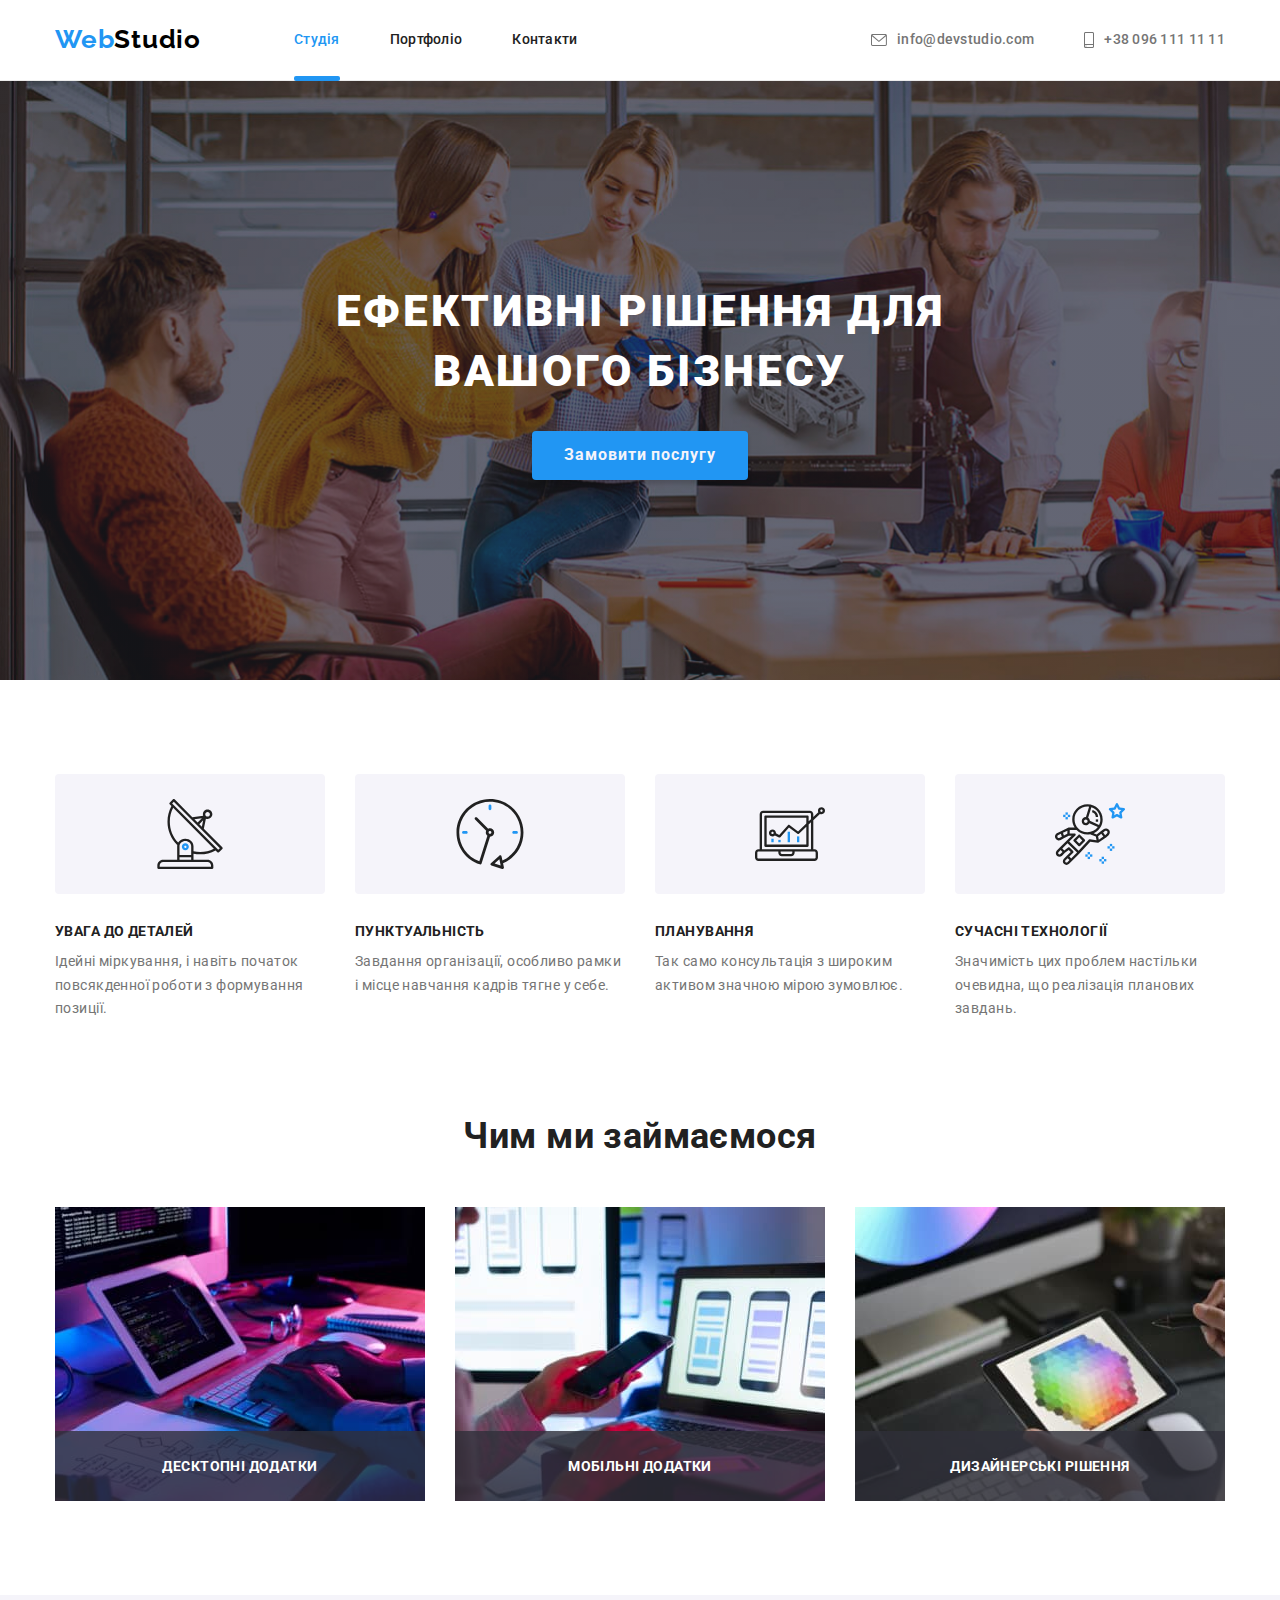
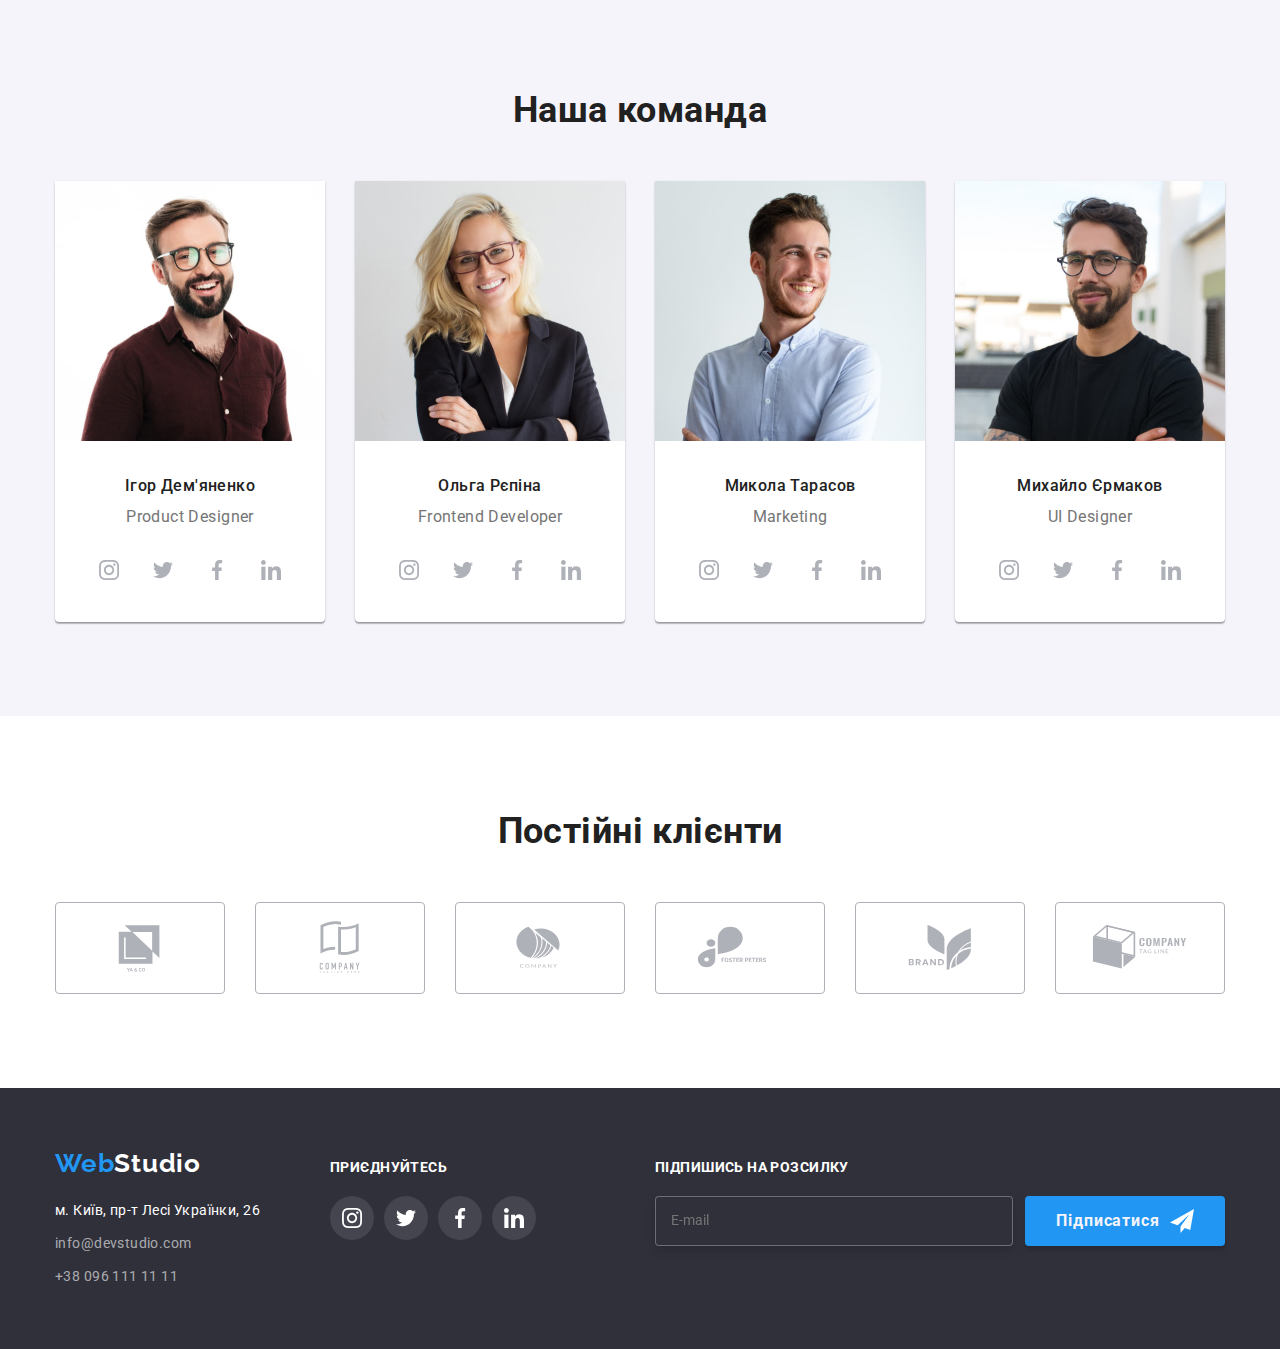
==== commit 10516def: "up" ====
--- a/index.html
+++ b/index.html
@@ -346,7 +346,7 @@
           </li>
         </ul>
       </address>
-      </div>
+       </div>
       <div class="">
         <p class="text-adres">приєднуйтесь</p>
              <ul class="social-list-adres list">
@@ -380,22 +380,18 @@
              </li>
            </ul>
         </div>
-      <div class="podpiska">
+      <div class="form-subscription">
         <p class="text-adres">підпишись на розсилку</p>
-          <ul class="podpiska-list-item list">
-            <li>
-            <label for="mail"></label>
-            <input  type="mail" name="mail" id="mail" class="mail-list" placeholder="E-mail"/>
-       </li>
-          <li class="flay-svg-item">
-             <button class="flay" type="button" >Підписатись<svg class="flay-svg" width="24" height="24">
-               <use href="./images/icons.svg#icon-send"></use>
+          <form class="form-subscription-item list">
+             <input  type="email" name="email" id="email" class="mail-list" placeholder="E-mail" required/>
+               <button class="flay" type="button" >Підписатися<svg class="flay-svg" width="24" height="24">
+              <use href="./images/icons.svg#icon-send"></use>
             </svg> 
-         </button>   
-        </li>
-       </ul>
-        </div>
-      </footer>
+          </button>  
+        </form>
+      </div>
+      </div>
+    </footer>
     <div class="backdrop is-hidden" data-modal>
         <div class="modal">
           <button type="button" class="modal-close-btn" data-modal-close> 
@@ -403,22 +399,25 @@
                <use href="./images/icons.svg#icon-close"></use> 
             </svg>
           </button>
-        <p class="zagolovor">Залиште свої дані, ми вам передзвонимо</p>
-     <form class="form">
-       <label class="modal-form-field">
-        <span class="label-span-model">Імя</span>
+        <form class="form">
+         <p class="zagolovor">Залиште свої дані, ми вам передзвонимо</p>
+        <label class="modal-form-field">
+        Ім'я
           <span class="modal-form-input-wrapper">
           <input type="text"
                  class="input-date"  
                 name="name" 
+                pattern="[a-zA-Zа-яА-яІіЇї]+"
+                minlength="3"
+                required
                />  
              <svg class="icon" width="18" height="18">
-              <use href="./images/icons.svg#icon-person"></use> 
+               <use href="./images/icons.svg#icon-person"></use> 
            </svg>
          </span>
        </label> 
      <label class="modal-form-field">
-       <span class="label-span-model">Телефон</span> 
+       Телефон
          <span class="modal-form-input-wrapper">
         <input class="input-date" type="tel" name="tel"/>
            <svg class="icon" width="18" height="18">
@@ -427,16 +426,16 @@
           </span>
        </label>
      <label class="modal-form-field">
-        <span class="label-span-model">Пошта</span> 
+        Пошта 
           <span class="modal-form-input-wrapper">
-             <input class="input-date" type="mail" name="mail"/>
+             <input class="input-date" type="email" name="email"/>
               <svg class="icon" width="18" height="18">
             <use href="./images/icons.svg#icon-email-black"></use> 
          </svg>
         </span>
        </label> 
     <label class="modal-form-field">
-      <span class="label-span-model">Коментар</span> 
+      Коментар
       <textarea 
       name="comment"
       class="date-com"
@@ -445,12 +444,12 @@
     </label>
         <label class="checkbox-label">
          <input class="checkbox" type="checkbox" name="procol"/>
-           <span class="checkbox-icon">
-             <svg  width="16" height="15">
-               <use href="./images/icons.svg#icon-Vector"></use> 
+            <svg class="modal-form-own-checkbox">
+               <use class="modal-form-own-checkbox-icon" href="./images/icons.svg#icon-check"></use> 
              </svg>
-            </span> Погоджуюся з розсилкою та приймаю <span class="dogovir">Умови договору</span>
+             Погоджуюся з розсилкою та приймаю <a href="#" class="dogovir">Умови договору</a>
         </label>
+       
        <button type="submit" class="send">Відправити</button> 
          </form>
         </div>
--- a/css/styles.css
+++ b/css/styles.css
@@ -236,7 +236,6 @@
   padding: 40px;
   background-color: var(--primary-bg-color);
   border-radius: 4px;
-  transition-duration: 2500ms var(--timing-function);
   box-shadow: 0px 1px 3px rgba(0, 0, 0, 0.12), 0px 1px 1px rgba(0, 0, 0, 0.14),
     0px 2px 1px rgba(0, 0, 0, 0.2);
 }
@@ -280,7 +279,11 @@
   transition-duration: 250ms var(--timing-function);
 }
 .modal-form-field {
-margin-bottom: 20px;  
+  margin-bottom: 20px;
+  font-weight: 400;
+  font-size: 12px;
+  line-height: 1.17;
+  letter-spacing: 0.01em;
 }
 
 .icon {
@@ -289,10 +292,13 @@
   left: 12px;
   display: block;
   transform: translateY(-50%);
-  transition: border-color var(--timing-function);}
+  transition: border-color var(--timing-function);
+}
 
 .flay {
-  display: inline-block;
+     display: inline-flex;
+    align-items: center;
+    justify-content: center;
   text-align: left;
   width: 200px;
   height: 50px;
@@ -308,19 +314,11 @@
   cursor: pointer;
   background-color: var(--primery-accent-color);
   color: var(--secondaty-bg-color);
-  transition-duration: 250ms var(--timing-function);
-}
-.flay-svg-item {
-  position: relative;
-}
+  transition: background-color var(--timing-function);
+}
+
 .flay-svg {
-  position: absolute;
-  top: 50%;
-  right: 15%;
-  margin: 0;
-  transform: translate(0, -50%);
-}
-
+margin-left: 10px;}
 
 .model-open-button {
   display: inline-block;
@@ -352,17 +350,15 @@
 }
 
 .date-com {
+  display: block;
+  width: 100%;
   height: 120px;
-  width: 100%;
-  border-width: 1px;
-  border-radius: 4px;
-  padding: 16px;
+  margin-top: 4px;
+  padding: 12px 16px;
+  resize: none;
   border: 1px solid rgba(33, 33, 33, 0.2);
-  font-weight: 400;
-  font-size: 12px;
-  line-height: 14px;
-  letter-spacing: 0.01em;
-  color: rgba(117, 117, 117, 0.5);
+  border-radius: 4px;
+  transition: border-color var(--timing-function);
 }
 .label-span-model {
   display: block;
@@ -371,7 +367,6 @@
   letter-spacing: 0.01em;
   color: #757575;
   margin-bottom: 10px;
-  
 }
 .input-date {
   width: 100%;
@@ -379,17 +374,17 @@
   border: 1px solid rgba(33, 33, 33, 0.2);
   border-radius: 4px;
   padding-left: 42px;
-transition: border-color var(--timing-function);}
-  
- .input-date:focus + .icon{
+  transition: border-color var(--timing-function);
+}
+
+.input-date:focus + .icon {
   fill: var(--primery-accent-color);
- }
-  
+}
 
 .input-date:focus {
   outline: none;
   border-color: var(--primery-accent-color);
-} 
+}
 
 .date-com:focus {
   outline: none;
@@ -399,27 +394,46 @@
 .modal-form-input-wrapper {
   position: relative;
   display: block;
-  
+  margin-top: 4px;
+}
+
+.modal-form-own-checkbox-icon {
+  display: none;
 }
 
 .dogovir {
   text-decoration: underline;
   color: var(--primery-accent-color);
+  padding-left: 5px;
 }
 textarea {
   resize: none;
 }
 
+.checkbox:checked + .modal-form-own-checkbox {
+  background-color: var(--primery-accent-color);
+  border: var(--primery-accent-color);
+}
+.checkbox:checked + .modal-form-own-checkbox .modal-form-own-checkbox-icon {
+  display: block;
+}
 .checkbox {
+  position: absolute;
   appearance: none;
-  position: absolute;
-}
-.checkbox-icon {
-  display: inline-block;
-}
-.checkbox:checked + .checkbox-icon {
-  background-size: contain;
-  background-image: url("../images/icons.svg#icon-close");
+}
+
+.checkbox-label {
+  display: flex;
+  justify-content: center;
+}
+
+.modal-form-own-checkbox {
+  width: 16px;
+  height: 15px;
+  border: 1px solid #303030;
+  border-radius: 2px;
+  cursor: pointer;
+  margin-right: 10px;
 }
 
 .zagolovor {
@@ -436,6 +450,7 @@
   text-align: center;
   padding: 10px 32px;
   margin-top: 30px;
+  align-self: center;
   font-family: inherit;
   font-weight: 700;
   font-size: 16px;
@@ -447,6 +462,7 @@
   cursor: pointer;
   background-color: var(--primery-accent-color);
   color: var(--secondaty-bg-color);
+  transition: background-color var(--timing-function)
 }
 .mail-list {
   width: 358px;
@@ -708,11 +724,16 @@
   justify-content: center;
   column-gap: 10px;
 }
-.podpiska-list-item {
+.form-subscription {
+  margin-left: auto;
+}
+.form-subscription-item {
+  position: relative;
   display: flex;
   align-items: center;
   justify-content: center;
   column-gap: 12px;
+  
 }
 .list-blok {
   padding-left: 24px;
@@ -839,9 +860,7 @@
 .icon-adres-link:focus {
   background-color: var(--primery-accent-color);
 }
-.podpiska {
-  margin-left: auto;
-}
+
 .social-adres-icon {
   width: 20px;
   height: 20px;
